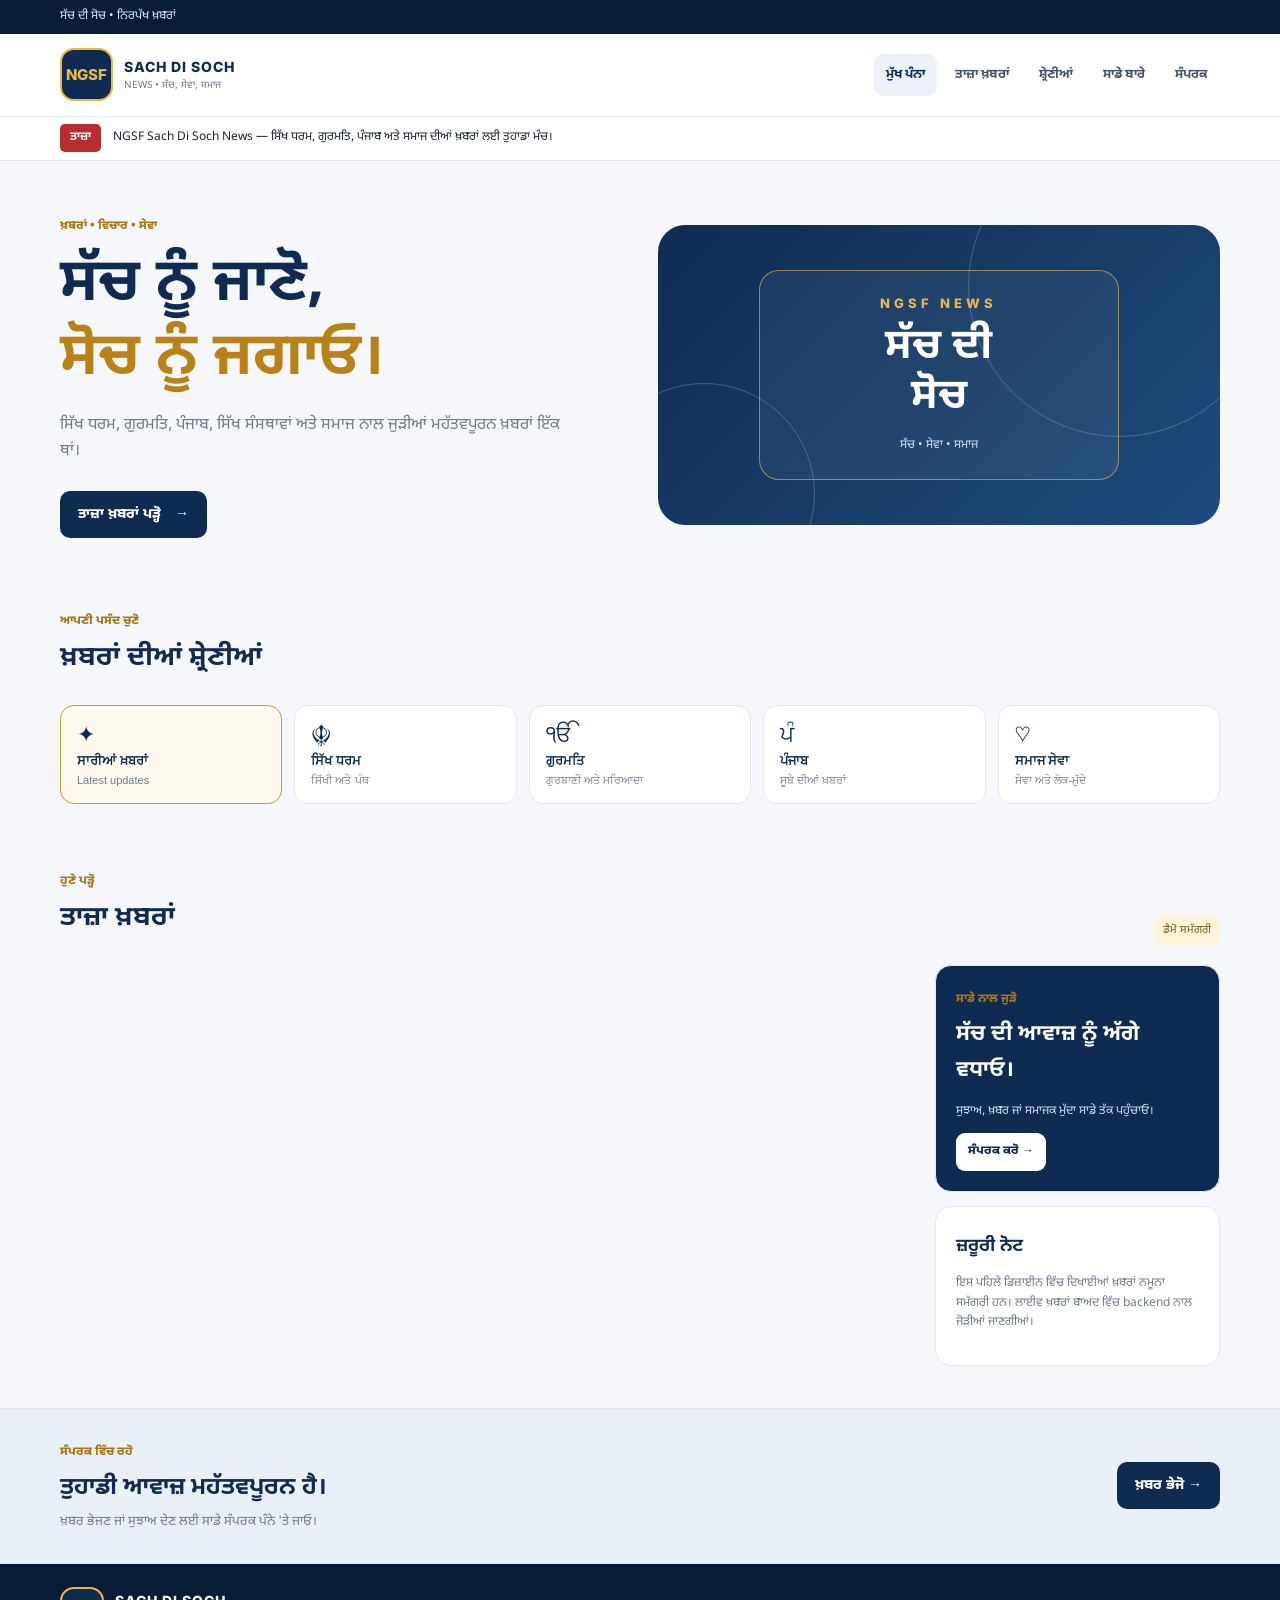
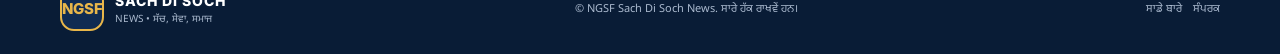
==== index.html @ b6019951 "Add files via upload" ====
<!doctype html><html lang="pa"><head><meta charset="utf-8"><meta name="viewport" content="width=device-width,initial-scale=1"><meta name="theme-color" content="#102b52"><meta name="description" content="NGSF Sach Di Soch News"><title>NGSF Sach Di Soch News</title><link rel="stylesheet" href="style.css"></head><body>
<div class="top"><div class="wrap">ਸੱਚ ਦੀ ਸੋਚ • ਨਿਰਪੱਖ ਖ਼ਬਰਾਂ <span id="today"></span></div></div><header><div class="wrap head"><a class="brand" href="index.html"><b>NGSF</b><span><strong>SACH DI SOCH</strong><small>NEWS • ਸੱਚ, ਸੇਵਾ, ਸਮਾਜ</small></span></a><button id="toggle" aria-label="ਮੀਨੂ">☰</button><nav id="nav"><a class="active" href="index.html">ਮੁੱਖ ਪੰਨਾ</a><a href="#latest">ਤਾਜ਼ਾ ਖ਼ਬਰਾਂ</a><a href="#categories">ਸ਼੍ਰੇਣੀਆਂ</a><a href="about.html">ਸਾਡੇ ਬਾਰੇ</a><a href="contact.html">ਸੰਪਰਕ</a></nav></div></header>
<div class="breaking"><div class="wrap"><b>ਤਾਜ਼ਾ</b><span>NGSF Sach Di Soch News — ਸਿੱਖ ਧਰਮ, ਗੁਰਮਤਿ, ਪੰਜਾਬ ਅਤੇ ਸਮਾਜ ਦੀਆਂ ਖ਼ਬਰਾਂ ਲਈ ਤੁਹਾਡਾ ਮੰਚ।</span></div></div>
<main><section class="hero wrap"><div><label>ਖ਼ਬਰਾਂ • ਵਿਚਾਰ • ਸੇਵਾ</label><h1>ਸੱਚ ਨੂੰ ਜਾਣੋ,<br><em>ਸੋਚ ਨੂੰ ਜਗਾਓ।</em></h1><p>ਸਿੱਖ ਧਰਮ, ਗੁਰਮਤਿ, ਪੰਜਾਬ, ਸਿੱਖ ਸੰਸਥਾਵਾਂ ਅਤੇ ਸਮਾਜ ਨਾਲ ਜੁੜੀਆਂ ਮਹੱਤਵਪੂਰਨ ਖ਼ਬਰਾਂ ਇੱਕ ਥਾਂ।</p><a class="btn" href="#latest">ਤਾਜ਼ਾ ਖ਼ਬਰਾਂ ਪੜ੍ਹੋ　→</a></div><div class="art"><div class="artbox"><small>NGSF NEWS</small><strong>ਸੱਚ ਦੀ<br>ਸੋਚ</strong><span>ਸੱਚ • ਸੇਵਾ • ਸਮਾਜ</span></div></div></section>
<section class="wrap section" id="categories"><div class="section-title"><div><label>ਆਪਣੀ ਪਸੰਦ ਚੁਣੋ</label><h2>ਖ਼ਬਰਾਂ ਦੀਆਂ ਸ਼੍ਰੇਣੀਆਂ</h2></div></div><div class="cats"><button class="cat selected" data-cat="ਸਭ">✦<strong>ਸਾਰੀਆਂ ਖ਼ਬਰਾਂ</strong><small>Latest updates</small></button><button class="cat" data-cat="ਸਿੱਖ ਧਰਮ">☬<strong>ਸਿੱਖ ਧਰਮ</strong><small>ਸਿੱਖੀ ਅਤੇ ਪੰਥ</small></button><button class="cat" data-cat="ਗੁਰਮਤਿ">ੴ<strong>ਗੁਰਮਤਿ</strong><small>ਗੁਰਬਾਣੀ ਅਤੇ ਮਰਿਆਦਾ</small></button><button class="cat" data-cat="ਪੰਜਾਬ">ਪੰ<strong>ਪੰਜਾਬ</strong><small>ਸੂਬੇ ਦੀਆਂ ਖ਼ਬਰਾਂ</small></button><button class="cat" data-cat="ਸਮਾਜ">♡<strong>ਸਮਾਜ ਸੇਵਾ</strong><small>ਸੇਵਾ ਅਤੇ ਲੋਕ-ਮੁੱਦੇ</small></button></div></section>
<section class="wrap section" id="latest"><div class="section-title"><div><label>ਹੁਣੇ ਪੜ੍ਹੋ</label><h2>ਤਾਜ਼ਾ ਖ਼ਬਰਾਂ</h2></div><span class="demo">ਡੈਮੋ ਸਮੱਗਰੀ</span></div><div class="layout"><div id="news" class="news"></div><aside><div class="side dark"><label>ਸਾਡੇ ਨਾਲ ਜੁੜੋ</label><h3>ਸੱਚ ਦੀ ਆਵਾਜ਼ ਨੂੰ ਅੱਗੇ ਵਧਾਓ।</h3><p>ਸੁਝਾਅ, ਖ਼ਬਰ ਜਾਂ ਸਮਾਜਕ ਮੁੱਦਾ ਸਾਡੇ ਤੱਕ ਪਹੁੰਚਾਓ।</p><a class="light" href="contact.html">ਸੰਪਰਕ ਕਰੋ →</a></div><div class="side"><h3>ਜ਼ਰੂਰੀ ਨੋਟ</h3><p>ਇਸ ਪਹਿਲੇ ਡਿਜ਼ਾਈਨ ਵਿੱਚ ਦਿਖਾਈਆਂ ਖ਼ਬਰਾਂ ਨਮੂਨਾ ਸਮੱਗਰੀ ਹਨ। ਲਾਈਵ ਖ਼ਬਰਾਂ ਬਾਅਦ ਵਿੱਚ backend ਨਾਲ ਜੋੜੀਆਂ ਜਾਣਗੀਆਂ।</p></div></aside></div></section>
<section class="cta"><div class="wrap ctain"><div><label>ਸੰਪਰਕ ਵਿੱਚ ਰਹੋ</label><h2>ਤੁਹਾਡੀ ਆਵਾਜ਼ ਮਹੱਤਵਪੂਰਨ ਹੈ।</h2><p>ਖ਼ਬਰ ਭੇਜਣ ਜਾਂ ਸੁਝਾਅ ਦੇਣ ਲਈ ਸਾਡੇ ਸੰਪਰਕ ਪੰਨੇ 'ਤੇ ਜਾਓ।</p></div><a class="btn" href="contact.html">ਖ਼ਬਰ ਭੇਜੋ →</a></div></section></main>
<footer><div class="wrap foot"><a class="brand" href="index.html"><b>NGSF</b><span><strong>SACH DI SOCH</strong><small>NEWS • ਸੱਚ, ਸੇਵਾ, ਸਮਾਜ</small></span></a><p>© <span id="year"></span> NGSF Sach Di Soch News. ਸਾਰੇ ਹੱਕ ਰਾਖਵੇਂ ਹਨ।</p><div><a href="about.html">ਸਾਡੇ ਬਾਰੇ</a>　<a href="contact.html">ਸੰਪਰਕ</a></div></div></footer><script src="app.js"></script></body></html>
---- style.css ----
@import url('https://fonts.googleapis.com/css2?family=Noto+Sans+Gurmukhi:wght@400;500;600;700;800&family=Inter:wght@400;600;700;800&display=swap');
:root{--navy:#102b52;--gold:#e8b64a;--ink:#17243a;--muted:#6e7a8d;--line:#e3e8f0;--paper:#f5f7fb}*{box-sizing:border-box}body{margin:0;background:var(--paper);color:var(--ink);font-family:'Noto Sans Gurmukhi',sans-serif;line-height:1.65}a{text-decoration:none;color:inherit}.wrap{width:min(1160px,calc(100% - 32px));margin:auto}.top{background:#091c36;color:#dce5f3;font-size:12px;padding:7px 0}.top .wrap{display:flex;justify-content:space-between}header{background:white;border-bottom:1px solid var(--line);position:sticky;top:0;z-index:5}.head{display:flex;align-items:center;justify-content:space-between;min-height:82px;gap:20px}.brand{display:flex;align-items:center;gap:11px}.brand b{display:grid;place-items:center;width:53px;height:53px;border:2px solid var(--gold);border-radius:14px;background:var(--navy);color:var(--gold);font:800 15px Inter}.brand span{display:flex;flex-direction:column;line-height:1.3}.brand strong{font:800 14px Inter;letter-spacing:1px;color:var(--navy)}.brand small{font-size:10px;color:var(--muted);margin-top:4px}nav{display:flex;gap:6px}nav a{padding:10px 12px;border-radius:9px;font-size:13px;font-weight:700;color:#46546a}nav a:hover,nav .active{background:#edf2f9;color:var(--navy)}#toggle{display:none;background:var(--navy);color:white;border:0;border-radius:9px;padding:7px 12px;font-size:22px}.breaking{background:#fff;border-bottom:1px solid var(--line)}.breaking .wrap{display:flex;align-items:center;gap:12px;min-height:43px;font-size:12px}.breaking b{background:#b72d32;color:white;padding:4px 10px;border-radius:5px}.hero{display:grid;grid-template-columns:1fr 1fr;align-items:center;gap:35px;padding-top:52px;padding-bottom:48px}.hero label,.section label,.cta label{font-size:12px;color:#a77714;font-weight:800}.hero h1{font-size:clamp(38px,5vw,60px);line-height:1.23;color:var(--navy);margin:10px 0}.hero h1 em{font-style:normal;color:#b98217}.hero p{color:var(--muted);max-width:520px;margin-bottom:25px}.btn{display:inline-block;background:var(--navy);color:white;border-radius:10px;padding:12px 18px;font-size:14px;font-weight:800}.btn:hover{background:#1d4c80}.art{min-height:300px;display:grid;place-items:center;position:relative;overflow:hidden;border-radius:27px;background:linear-gradient(135deg,#102b52,#1e4c7c)}.art:before,.art:after{content:'';position:absolute;width:300px;height:300px;border:1px solid #ffffff35;border-radius:50%;right:-50px;top:-90px}.art:after{width:220px;height:220px;right:auto;top:auto;left:-65px;bottom:-80px}.artbox{z-index:1;width:64%;min-height:210px;border:1px solid #e8b64a99;border-radius:20px;background:#ffffff0d;display:flex;flex-direction:column;align-items:center;justify-content:center;color:white}.artbox small{color:var(--gold);font:800 13px Inter;letter-spacing:4px}.artbox strong{font-size:42px;line-height:1.2;text-align:center;margin:12px}.artbox span{font-size:12px;color:#d7e0ed}.section{padding:22px 0 42px}.section-title{display:flex;align-items:end;justify-content:space-between;margin-bottom:20px}.section-title h2{font-size:27px;color:var(--navy);margin:3px 0}.demo{font-size:11px;color:#795b1c;background:#fff4d9;padding:5px 9px;border-radius:6px}.cats{display:grid;grid-template-columns:repeat(5,1fr);gap:12px}.cat{background:white;border:1px solid var(--line);border-radius:14px;padding:16px;text-align:left;display:flex;flex-direction:column;gap:5px;color:var(--navy);font-size:22px;cursor:pointer}.cat strong{font-size:13px}.cat small{font-size:11px;color:var(--muted)}.cat:hover,.cat.selected{border-color:#c99b37;background:#fffaf0}.layout{display:grid;grid-template-columns:1fr 285px;gap:22px}.news{display:grid;grid-template-columns:repeat(2,minmax(0,1fr));gap:16px;align-content:start}.card{background:white;border:1px solid var(--line);border-radius:16px;overflow:hidden}.thumb{height:145px;display:grid;place-items:center;background:linear-gradient(135deg,#dce7f4,#f7e8bd);color:var(--navy);font-size:34px;font-weight:800}.cardin{padding:16px}.meta{font-size:11px;color:var(--muted);margin-bottom:8px}.tag{background:#edf2f9;border-radius:5px;padding:3px 7px;color:var(--navy);font-weight:700}.card h3{font-size:16px;line-height:1.55;color:var(--navy);margin:8px 0}.card p,.side p{font-size:12px;color:var(--muted)}.read{font-size:12px;font-weight:800;color:#a77714}.layout aside{display:flex;flex-direction:column;gap:14px}.side{background:white;border:1px solid var(--line);border-radius:16px;padding:20px}.side h3{font-size:18px;color:var(--navy);margin:5px 0}.side.dark{background:var(--navy);color:white}.side.dark h3{font-size:22px;color:white}.side.dark p{color:#d3deed}.light{display:inline-block;background:white;color:var(--navy);border-radius:9px;padding:9px 12px;font-size:12px;font-weight:800}.cta{background:#eaf0f8;border-block:1px solid #dce5f1;padding:30px 0}.ctain{display:flex;align-items:center;justify-content:space-between;gap:20px}.cta h2{font-size:24px;color:var(--navy);margin:3px 0}.cta p{font-size:13px;color:var(--muted);margin:0}footer{background:#091c36;color:#d7e1ee;padding:23px 0}.foot{display:flex;align-items:center;justify-content:space-between;gap:18px;flex-wrap:wrap}.foot p,.foot div{font-size:11px;color:#aab9ce}.foot .brand strong{color:white}.foot .brand small{color:#aab9ce}.foot .brand b{width:44px;height:44px}.subhero{background:linear-gradient(120deg,var(--navy),#1e4c7c);color:white;padding:45px 0}.subhero h1{font-size:38px;margin:6px 0}.subhero p{color:#d7e1ee}.panel{max-width:850px;margin:30px auto 45px;background:white;border:1px solid var(--line);border-radius:16px;padding:26px}.panel h2{color:var(--navy)}.panel p,.panel li{color:#526177}.notice{background:#fff5db;border:1px solid #f0dca5;color:#795b1c;padding:12px;border-radius:9px;font-size:13px;margin:15px 0}.field{display:flex;flex-direction:column;gap:6px;margin-bottom:14px}.field label{font-size:13px;font-weight:700}.field input,.field textarea,.field select{font:inherit;border:1px solid #d7dfeb;border-radius:9px;padding:11px;width:100%}.field textarea{min-height:110px}.contact-grid{display:grid;grid-template-columns:1fr 1fr;gap:14px}.empty{grid-column:1/-1;background:white;border:1px dashed #cbd5e3;padding:25px;text-align:center;border-radius:12px;color:var(--muted)}@media(max-width:800px){nav a{font-size:12px;padding:8px}.cats{grid-template-columns:repeat(3,1fr)}.layout{grid-template-columns:1fr}.layout aside{display:grid;grid-template-columns:1fr 1fr}}@media(max-width:620px){.head{min-height:70px}.brand b{width:45px;height:45px}.brand strong{font-size:12px}#toggle{display:block}nav{display:none;position:absolute;top:65px;left:14px;right:14px;background:white;border:1px solid var(--line);border-radius:12px;padding:10px;box-shadow:0 15px 30px #102b5220;flex-direction:column}nav.open{display:flex}nav a{font-size:14px;padding:11px}.hero{grid-template-columns:1fr;padding-top:30px;gap:24px}.hero h1{font-size:40px}.art{min-height:235px}.artbox{min-height:170px}.artbox strong{font-size:34px}.cats{grid-template-columns:repeat(2,1fr);gap:9px}.cat{padding:12px}.news{grid-template-columns:1fr}.layout aside{grid-template-columns:1fr}.ctain{align-items:flex-start;flex-direction:column}.contact-grid{grid-template-columns:1fr}.panel{padding:19px}.foot{flex-direction:column;align-items:flex-start}.demo{display:none}}
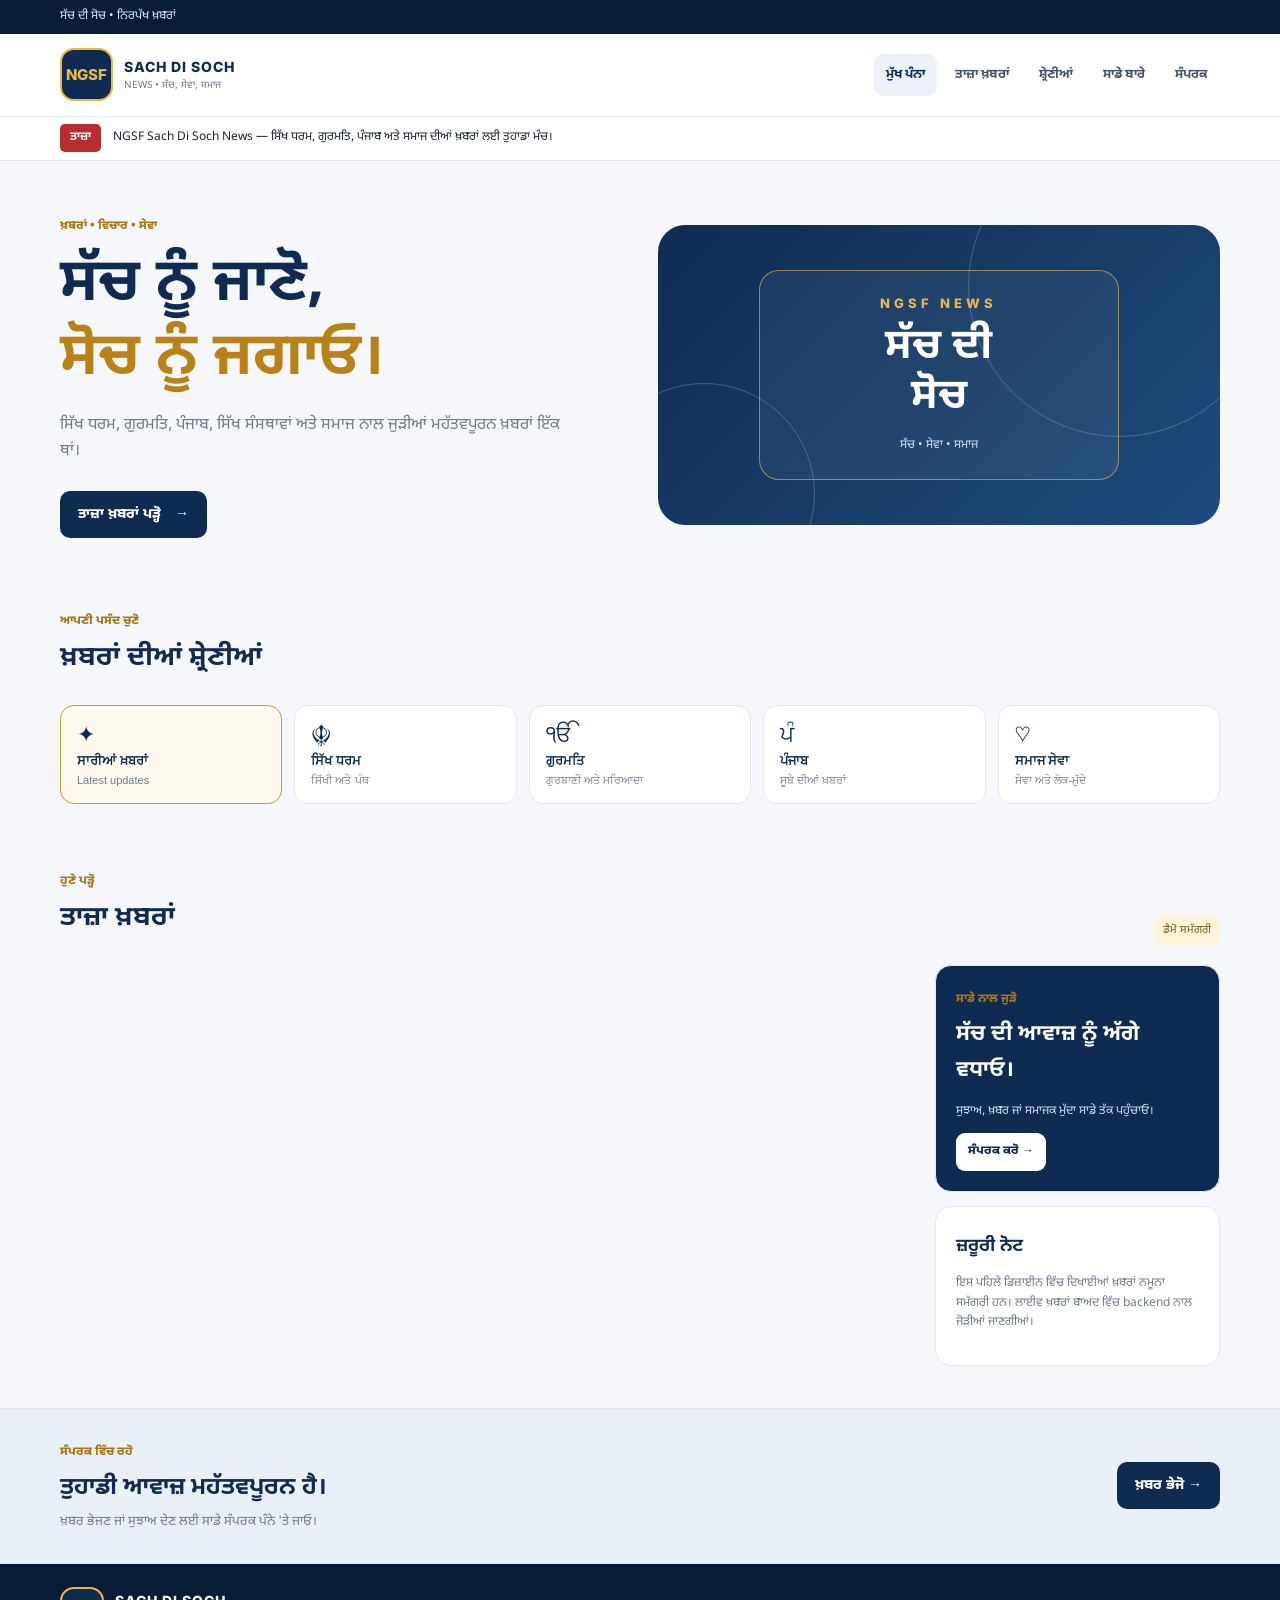
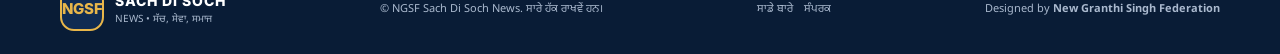
==== commit 940ddb2b: "Add Designed by New Granthi Singh Federation footer" ====
--- a/index.html
+++ b/index.html
@@ -5,4 +5,4 @@
 <section class="wrap section" id="categories"><div class="section-title"><div><label>ਆਪਣੀ ਪਸੰਦ ਚੁਣੋ</label><h2>ਖ਼ਬਰਾਂ ਦੀਆਂ ਸ਼੍ਰੇਣੀਆਂ</h2></div></div><div class="cats"><button class="cat selected" data-cat="ਸਭ">✦<strong>ਸਾਰੀਆਂ ਖ਼ਬਰਾਂ</strong><small>Latest updates</small></button><button class="cat" data-cat="ਸਿੱਖ ਧਰਮ">☬<strong>ਸਿੱਖ ਧਰਮ</strong><small>ਸਿੱਖੀ ਅਤੇ ਪੰਥ</small></button><button class="cat" data-cat="ਗੁਰਮਤਿ">ੴ<strong>ਗੁਰਮਤਿ</strong><small>ਗੁਰਬਾਣੀ ਅਤੇ ਮਰਿਆਦਾ</small></button><button class="cat" data-cat="ਪੰਜਾਬ">ਪੰ<strong>ਪੰਜਾਬ</strong><small>ਸੂਬੇ ਦੀਆਂ ਖ਼ਬਰਾਂ</small></button><button class="cat" data-cat="ਸਮਾਜ">♡<strong>ਸਮਾਜ ਸੇਵਾ</strong><small>ਸੇਵਾ ਅਤੇ ਲੋਕ-ਮੁੱਦੇ</small></button></div></section>
 <section class="wrap section" id="latest"><div class="section-title"><div><label>ਹੁਣੇ ਪੜ੍ਹੋ</label><h2>ਤਾਜ਼ਾ ਖ਼ਬਰਾਂ</h2></div><span class="demo">ਡੈਮੋ ਸਮੱਗਰੀ</span></div><div class="layout"><div id="news" class="news"></div><aside><div class="side dark"><label>ਸਾਡੇ ਨਾਲ ਜੁੜੋ</label><h3>ਸੱਚ ਦੀ ਆਵਾਜ਼ ਨੂੰ ਅੱਗੇ ਵਧਾਓ।</h3><p>ਸੁਝਾਅ, ਖ਼ਬਰ ਜਾਂ ਸਮਾਜਕ ਮੁੱਦਾ ਸਾਡੇ ਤੱਕ ਪਹੁੰਚਾਓ।</p><a class="light" href="contact.html">ਸੰਪਰਕ ਕਰੋ →</a></div><div class="side"><h3>ਜ਼ਰੂਰੀ ਨੋਟ</h3><p>ਇਸ ਪਹਿਲੇ ਡਿਜ਼ਾਈਨ ਵਿੱਚ ਦਿਖਾਈਆਂ ਖ਼ਬਰਾਂ ਨਮੂਨਾ ਸਮੱਗਰੀ ਹਨ। ਲਾਈਵ ਖ਼ਬਰਾਂ ਬਾਅਦ ਵਿੱਚ backend ਨਾਲ ਜੋੜੀਆਂ ਜਾਣਗੀਆਂ।</p></div></aside></div></section>
 <section class="cta"><div class="wrap ctain"><div><label>ਸੰਪਰਕ ਵਿੱਚ ਰਹੋ</label><h2>ਤੁਹਾਡੀ ਆਵਾਜ਼ ਮਹੱਤਵਪੂਰਨ ਹੈ।</h2><p>ਖ਼ਬਰ ਭੇਜਣ ਜਾਂ ਸੁਝਾਅ ਦੇਣ ਲਈ ਸਾਡੇ ਸੰਪਰਕ ਪੰਨੇ 'ਤੇ ਜਾਓ।</p></div><a class="btn" href="contact.html">ਖ਼ਬਰ ਭੇਜੋ →</a></div></section></main>
-<footer><div class="wrap foot"><a class="brand" href="index.html"><b>NGSF</b><span><strong>SACH DI SOCH</strong><small>NEWS • ਸੱਚ, ਸੇਵਾ, ਸਮਾਜ</small></span></a><p>© <span id="year"></span> NGSF Sach Di Soch News. ਸਾਰੇ ਹੱਕ ਰਾਖਵੇਂ ਹਨ।</p><div><a href="about.html">ਸਾਡੇ ਬਾਰੇ</a>　<a href="contact.html">ਸੰਪਰਕ</a></div></div></footer><script src="app.js"></script></body></html>+<footer><div class="wrap foot"><a class="brand" href="index.html"><b>NGSF</b><span><strong>SACH DI SOCH</strong><small>NEWS • ਸੱਚ, ਸੇਵਾ, ਸਮਾਜ</small></span></a><p>© <span id="year"></span> NGSF Sach Di Soch News. ਸਾਰੇ ਹੱਕ ਰਾਖਵੇਂ ਹਨ।</p><div><a href="about.html">ਸਾਡੇ ਬਾਰੇ</a>　<a href="contact.html">ਸੰਪਰਕ</a></div><div class="credit">Designed by <strong>New Granthi Singh Federation</strong></div></div></footer><script src="app.js"></script></body></html>
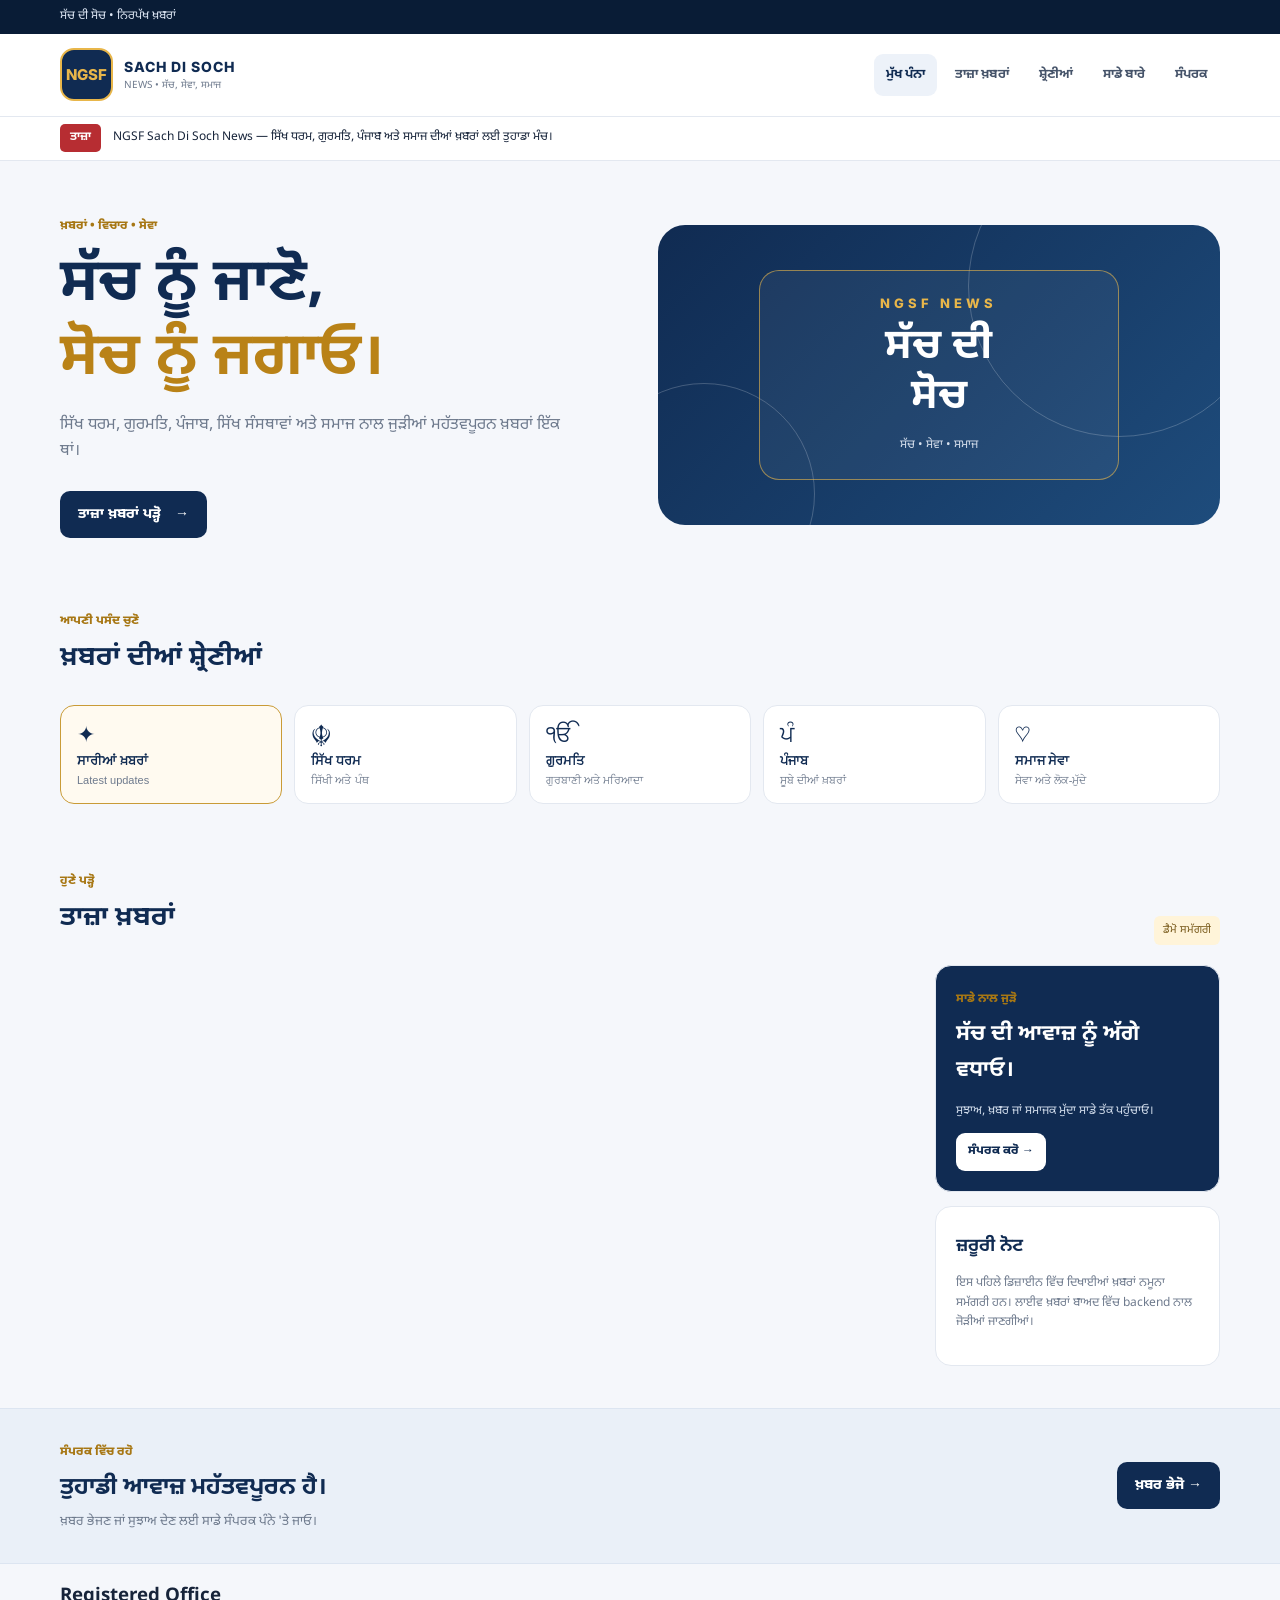
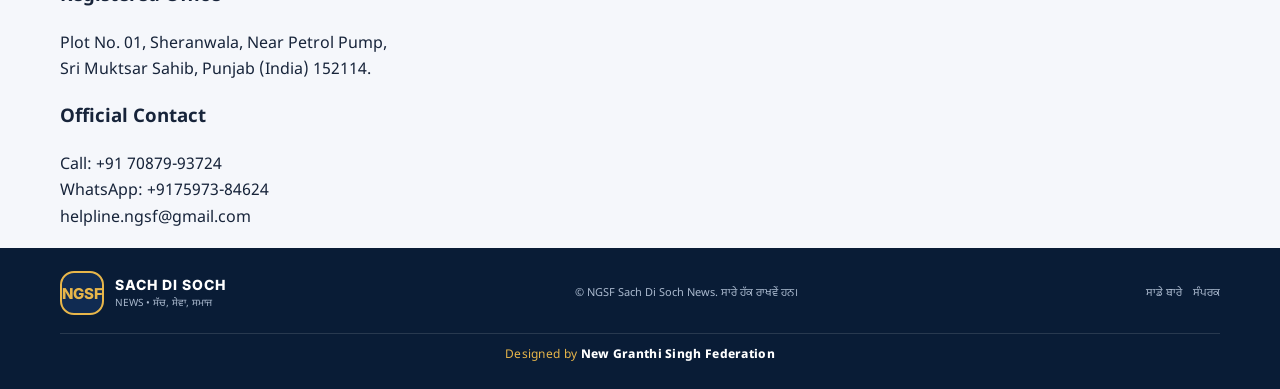
==== commit c554c921: "Add registered office and official contact details to footer" ====
--- a/index.html
+++ b/index.html
@@ -5,4 +5,4 @@
 <section class="wrap section" id="categories"><div class="section-title"><div><label>ਆਪਣੀ ਪਸੰਦ ਚੁਣੋ</label><h2>ਖ਼ਬਰਾਂ ਦੀਆਂ ਸ਼੍ਰੇਣੀਆਂ</h2></div></div><div class="cats"><button class="cat selected" data-cat="ਸਭ">✦<strong>ਸਾਰੀਆਂ ਖ਼ਬਰਾਂ</strong><small>Latest updates</small></button><button class="cat" data-cat="ਸਿੱਖ ਧਰਮ">☬<strong>ਸਿੱਖ ਧਰਮ</strong><small>ਸਿੱਖੀ ਅਤੇ ਪੰਥ</small></button><button class="cat" data-cat="ਗੁਰਮਤਿ">ੴ<strong>ਗੁਰਮਤਿ</strong><small>ਗੁਰਬਾਣੀ ਅਤੇ ਮਰਿਆਦਾ</small></button><button class="cat" data-cat="ਪੰਜਾਬ">ਪੰ<strong>ਪੰਜਾਬ</strong><small>ਸੂਬੇ ਦੀਆਂ ਖ਼ਬਰਾਂ</small></button><button class="cat" data-cat="ਸਮਾਜ">♡<strong>ਸਮਾਜ ਸੇਵਾ</strong><small>ਸੇਵਾ ਅਤੇ ਲੋਕ-ਮੁੱਦੇ</small></button></div></section>
 <section class="wrap section" id="latest"><div class="section-title"><div><label>ਹੁਣੇ ਪੜ੍ਹੋ</label><h2>ਤਾਜ਼ਾ ਖ਼ਬਰਾਂ</h2></div><span class="demo">ਡੈਮੋ ਸਮੱਗਰੀ</span></div><div class="layout"><div id="news" class="news"></div><aside><div class="side dark"><label>ਸਾਡੇ ਨਾਲ ਜੁੜੋ</label><h3>ਸੱਚ ਦੀ ਆਵਾਜ਼ ਨੂੰ ਅੱਗੇ ਵਧਾਓ।</h3><p>ਸੁਝਾਅ, ਖ਼ਬਰ ਜਾਂ ਸਮਾਜਕ ਮੁੱਦਾ ਸਾਡੇ ਤੱਕ ਪਹੁੰਚਾਓ।</p><a class="light" href="contact.html">ਸੰਪਰਕ ਕਰੋ →</a></div><div class="side"><h3>ਜ਼ਰੂਰੀ ਨੋਟ</h3><p>ਇਸ ਪਹਿਲੇ ਡਿਜ਼ਾਈਨ ਵਿੱਚ ਦਿਖਾਈਆਂ ਖ਼ਬਰਾਂ ਨਮੂਨਾ ਸਮੱਗਰੀ ਹਨ। ਲਾਈਵ ਖ਼ਬਰਾਂ ਬਾਅਦ ਵਿੱਚ backend ਨਾਲ ਜੋੜੀਆਂ ਜਾਣਗੀਆਂ।</p></div></aside></div></section>
 <section class="cta"><div class="wrap ctain"><div><label>ਸੰਪਰਕ ਵਿੱਚ ਰਹੋ</label><h2>ਤੁਹਾਡੀ ਆਵਾਜ਼ ਮਹੱਤਵਪੂਰਨ ਹੈ।</h2><p>ਖ਼ਬਰ ਭੇਜਣ ਜਾਂ ਸੁਝਾਅ ਦੇਣ ਲਈ ਸਾਡੇ ਸੰਪਰਕ ਪੰਨੇ 'ਤੇ ਜਾਓ।</p></div><a class="btn" href="contact.html">ਖ਼ਬਰ ਭੇਜੋ →</a></div></section></main>
-<footer><div class="wrap foot"><a class="brand" href="index.html"><b>NGSF</b><span><strong>SACH DI SOCH</strong><small>NEWS • ਸੱਚ, ਸੇਵਾ, ਸਮਾਜ</small></span></a><p>© <span id="year"></span> NGSF Sach Di Soch News. ਸਾਰੇ ਹੱਕ ਰਾਖਵੇਂ ਹਨ।</p><div><a href="about.html">ਸਾਡੇ ਬਾਰੇ</a>　<a href="contact.html">ਸੰਪਰਕ</a></div><div class="credit">Designed by <strong>New Granthi Singh Federation</strong></div></div></footer><script src="app.js"></script></body></html>+<section class="office"><div class="wrap office-grid"><div><h3>Registered Office</h3><p>Plot No. 01, Sheranwala, Near Petrol Pump,<br>Sri Muktsar Sahib, Punjab (India) 152114.</p></div><div><h3>Official Contact</h3><p>Call: <a href="tel:+917087993724">+91 70879-93724</a><br>WhatsApp: <a href="https://wa.me/917597384624">+9175973-84624</a><br><a href="mailto:helpline.ngsf@gmail.com">helpline.ngsf@gmail.com</a></p></div></div></section><footer><div class="wrap foot"><a class="brand" href="index.html"><b>NGSF</b><span><strong>SACH DI SOCH</strong><small>NEWS • ਸੱਚ, ਸੇਵਾ, ਸਮਾਜ</small></span></a><p>© <span id="year"></span> NGSF Sach Di Soch News. ਸਾਰੇ ਹੱਕ ਰਾਖਵੇਂ ਹਨ।</p><div><a href="about.html">ਸਾਡੇ ਬਾਰੇ</a>　<a href="contact.html">ਸੰਪਰਕ</a></div><div class="credit">Designed by <strong>New Granthi Singh Federation</strong></div></div></footer><script src="app.js"></script></body></html>
--- a/style.css
+++ b/style.css
@@ -1,2 +1,2 @@
 @import url('https://fonts.googleapis.com/css2?family=Noto+Sans+Gurmukhi:wght@400;500;600;700;800&family=Inter:wght@400;600;700;800&display=swap');
-:root{--navy:#102b52;--gold:#e8b64a;--ink:#17243a;--muted:#6e7a8d;--line:#e3e8f0;--paper:#f5f7fb}*{box-sizing:border-box}body{margin:0;background:var(--paper);color:var(--ink);font-family:'Noto Sans Gurmukhi',sans-serif;line-height:1.65}a{text-decoration:none;color:inherit}.wrap{width:min(1160px,calc(100% - 32px));margin:auto}.top{background:#091c36;color:#dce5f3;font-size:12px;padding:7px 0}.top .wrap{display:flex;justify-content:space-between}header{background:white;border-bottom:1px solid var(--line);position:sticky;top:0;z-index:5}.head{display:flex;align-items:center;justify-content:space-between;min-height:82px;gap:20px}.brand{display:flex;align-items:center;gap:11px}.brand b{display:grid;place-items:center;width:53px;height:53px;border:2px solid var(--gold);border-radius:14px;background:var(--navy);color:var(--gold);font:800 15px Inter}.brand span{display:flex;flex-direction:column;line-height:1.3}.brand strong{font:800 14px Inter;letter-spacing:1px;color:var(--navy)}.brand small{font-size:10px;color:var(--muted);margin-top:4px}nav{display:flex;gap:6px}nav a{padding:10px 12px;border-radius:9px;font-size:13px;font-weight:700;color:#46546a}nav a:hover,nav .active{background:#edf2f9;color:var(--navy)}#toggle{display:none;background:var(--navy);color:white;border:0;border-radius:9px;padding:7px 12px;font-size:22px}.breaking{background:#fff;border-bottom:1px solid var(--line)}.breaking .wrap{display:flex;align-items:center;gap:12px;min-height:43px;font-size:12px}.breaking b{background:#b72d32;color:white;padding:4px 10px;border-radius:5px}.hero{display:grid;grid-template-columns:1fr 1fr;align-items:center;gap:35px;padding-top:52px;padding-bottom:48px}.hero label,.section label,.cta label{font-size:12px;color:#a77714;font-weight:800}.hero h1{font-size:clamp(38px,5vw,60px);line-height:1.23;color:var(--navy);margin:10px 0}.hero h1 em{font-style:normal;color:#b98217}.hero p{color:var(--muted);max-width:520px;margin-bottom:25px}.btn{display:inline-block;background:var(--navy);color:white;border-radius:10px;padding:12px 18px;font-size:14px;font-weight:800}.btn:hover{background:#1d4c80}.art{min-height:300px;display:grid;place-items:center;position:relative;overflow:hidden;border-radius:27px;background:linear-gradient(135deg,#102b52,#1e4c7c)}.art:before,.art:after{content:'';position:absolute;width:300px;height:300px;border:1px solid #ffffff35;border-radius:50%;right:-50px;top:-90px}.art:after{width:220px;height:220px;right:auto;top:auto;left:-65px;bottom:-80px}.artbox{z-index:1;width:64%;min-height:210px;border:1px solid #e8b64a99;border-radius:20px;background:#ffffff0d;display:flex;flex-direction:column;align-items:center;justify-content:center;color:white}.artbox small{color:var(--gold);font:800 13px Inter;letter-spacing:4px}.artbox strong{font-size:42px;line-height:1.2;text-align:center;margin:12px}.artbox span{font-size:12px;color:#d7e0ed}.section{padding:22px 0 42px}.section-title{display:flex;align-items:end;justify-content:space-between;margin-bottom:20px}.section-title h2{font-size:27px;color:var(--navy);margin:3px 0}.demo{font-size:11px;color:#795b1c;background:#fff4d9;padding:5px 9px;border-radius:6px}.cats{display:grid;grid-template-columns:repeat(5,1fr);gap:12px}.cat{background:white;border:1px solid var(--line);border-radius:14px;padding:16px;text-align:left;display:flex;flex-direction:column;gap:5px;color:var(--navy);font-size:22px;cursor:pointer}.cat strong{font-size:13px}.cat small{font-size:11px;color:var(--muted)}.cat:hover,.cat.selected{border-color:#c99b37;background:#fffaf0}.layout{display:grid;grid-template-columns:1fr 285px;gap:22px}.news{display:grid;grid-template-columns:repeat(2,minmax(0,1fr));gap:16px;align-content:start}.card{background:white;border:1px solid var(--line);border-radius:16px;overflow:hidden}.thumb{height:145px;display:grid;place-items:center;background:linear-gradient(135deg,#dce7f4,#f7e8bd);color:var(--navy);font-size:34px;font-weight:800}.cardin{padding:16px}.meta{font-size:11px;color:var(--muted);margin-bottom:8px}.tag{background:#edf2f9;border-radius:5px;padding:3px 7px;color:var(--navy);font-weight:700}.card h3{font-size:16px;line-height:1.55;color:var(--navy);margin:8px 0}.card p,.side p{font-size:12px;color:var(--muted)}.read{font-size:12px;font-weight:800;color:#a77714}.layout aside{display:flex;flex-direction:column;gap:14px}.side{background:white;border:1px solid var(--line);border-radius:16px;padding:20px}.side h3{font-size:18px;color:var(--navy);margin:5px 0}.side.dark{background:var(--navy);color:white}.side.dark h3{font-size:22px;color:white}.side.dark p{color:#d3deed}.light{display:inline-block;background:white;color:var(--navy);border-radius:9px;padding:9px 12px;font-size:12px;font-weight:800}.cta{background:#eaf0f8;border-block:1px solid #dce5f1;padding:30px 0}.ctain{display:flex;align-items:center;justify-content:space-between;gap:20px}.cta h2{font-size:24px;color:var(--navy);margin:3px 0}.cta p{font-size:13px;color:var(--muted);margin:0}footer{background:#091c36;color:#d7e1ee;padding:23px 0}.foot{display:flex;align-items:center;justify-content:space-between;gap:18px;flex-wrap:wrap}.foot p,.foot div{font-size:11px;color:#aab9ce}.foot .brand strong{color:white}.foot .brand small{color:#aab9ce}.foot .brand b{width:44px;height:44px}.subhero{background:linear-gradient(120deg,var(--navy),#1e4c7c);color:white;padding:45px 0}.subhero h1{font-size:38px;margin:6px 0}.subhero p{color:#d7e1ee}.panel{max-width:850px;margin:30px auto 45px;background:white;border:1px solid var(--line);border-radius:16px;padding:26px}.panel h2{color:var(--navy)}.panel p,.panel li{color:#526177}.notice{background:#fff5db;border:1px solid #f0dca5;color:#795b1c;padding:12px;border-radius:9px;font-size:13px;margin:15px 0}.field{display:flex;flex-direction:column;gap:6px;margin-bottom:14px}.field label{font-size:13px;font-weight:700}.field input,.field textarea,.field select{font:inherit;border:1px solid #d7dfeb;border-radius:9px;padding:11px;width:100%}.field textarea{min-height:110px}.contact-grid{display:grid;grid-template-columns:1fr 1fr;gap:14px}.empty{grid-column:1/-1;background:white;border:1px dashed #cbd5e3;padding:25px;text-align:center;border-radius:12px;color:var(--muted)}@media(max-width:800px){nav a{font-size:12px;padding:8px}.cats{grid-template-columns:repeat(3,1fr)}.layout{grid-template-columns:1fr}.layout aside{display:grid;grid-template-columns:1fr 1fr}}@media(max-width:620px){.head{min-height:70px}.brand b{width:45px;height:45px}.brand strong{font-size:12px}#toggle{display:block}nav{display:none;position:absolute;top:65px;left:14px;right:14px;background:white;border:1px solid var(--line);border-radius:12px;padding:10px;box-shadow:0 15px 30px #102b5220;flex-direction:column}nav.open{display:flex}nav a{font-size:14px;padding:11px}.hero{grid-template-columns:1fr;padding-top:30px;gap:24px}.hero h1{font-size:40px}.art{min-height:235px}.artbox{min-height:170px}.artbox strong{font-size:34px}.cats{grid-template-columns:repeat(2,1fr);gap:9px}.cat{padding:12px}.news{grid-template-columns:1fr}.layout aside{grid-template-columns:1fr}.ctain{align-items:flex-start;flex-direction:column}.contact-grid{grid-template-columns:1fr}.panel{padding:19px}.foot{flex-direction:column;align-items:flex-start}.demo{display:none}}
+:root{--navy:#102b52;--gold:#e8b64a;--ink:#17243a;--muted:#6e7a8d;--line:#e3e8f0;--paper:#f5f7fb}*{box-sizing:border-box}body{margin:0;background:var(--paper);color:var(--ink);font-family:'Noto Sans Gurmukhi',sans-serif;line-height:1.65}a{text-decoration:none;color:inherit}.wrap{width:min(1160px,calc(100% - 32px));margin:auto}.top{background:#091c36;color:#dce5f3;font-size:12px;padding:7px 0}.top .wrap{display:flex;justify-content:space-between}header{background:white;border-bottom:1px solid var(--line);position:sticky;top:0;z-index:5}.head{display:flex;align-items:center;justify-content:space-between;min-height:82px;gap:20px}.brand{display:flex;align-items:center;gap:11px}.brand b{display:grid;place-items:center;width:53px;height:53px;border:2px solid var(--gold);border-radius:14px;background:var(--navy);color:var(--gold);font:800 15px Inter}.brand span{display:flex;flex-direction:column;line-height:1.3}.brand strong{font:800 14px Inter;letter-spacing:1px;color:var(--navy)}.brand small{font-size:10px;color:var(--muted);margin-top:4px}nav{display:flex;gap:6px}nav a{padding:10px 12px;border-radius:9px;font-size:13px;font-weight:700;color:#46546a}nav a:hover,nav .active{background:#edf2f9;color:var(--navy)}#toggle{display:none;background:var(--navy);color:white;border:0;border-radius:9px;padding:7px 12px;font-size:22px}.breaking{background:#fff;border-bottom:1px solid var(--line)}.breaking .wrap{display:flex;align-items:center;gap:12px;min-height:43px;font-size:12px}.breaking b{background:#b72d32;color:white;padding:4px 10px;border-radius:5px}.hero{display:grid;grid-template-columns:1fr 1fr;align-items:center;gap:35px;padding-top:52px;padding-bottom:48px}.hero label,.section label,.cta label{font-size:12px;color:#a77714;font-weight:800}.hero h1{font-size:clamp(38px,5vw,60px);line-height:1.23;color:var(--navy);margin:10px 0}.hero h1 em{font-style:normal;color:#b98217}.hero p{color:var(--muted);max-width:520px;margin-bottom:25px}.btn{display:inline-block;background:var(--navy);color:white;border-radius:10px;padding:12px 18px;font-size:14px;font-weight:800}.btn:hover{background:#1d4c80}.art{min-height:300px;display:grid;place-items:center;position:relative;overflow:hidden;border-radius:27px;background:linear-gradient(135deg,#102b52,#1e4c7c)}.art:before,.art:after{content:'';position:absolute;width:300px;height:300px;border:1px solid #ffffff35;border-radius:50%;right:-50px;top:-90px}.art:after{width:220px;height:220px;right:auto;top:auto;left:-65px;bottom:-80px}.artbox{z-index:1;width:64%;min-height:210px;border:1px solid #e8b64a99;border-radius:20px;background:#ffffff0d;display:flex;flex-direction:column;align-items:center;justify-content:center;color:white}.artbox small{color:var(--gold);font:800 13px Inter;letter-spacing:4px}.artbox strong{font-size:42px;line-height:1.2;text-align:center;margin:12px}.artbox span{font-size:12px;color:#d7e0ed}.section{padding:22px 0 42px}.section-title{display:flex;align-items:end;justify-content:space-between;margin-bottom:20px}.section-title h2{font-size:27px;color:var(--navy);margin:3px 0}.demo{font-size:11px;color:#795b1c;background:#fff4d9;padding:5px 9px;border-radius:6px}.cats{display:grid;grid-template-columns:repeat(5,1fr);gap:12px}.cat{background:white;border:1px solid var(--line);border-radius:14px;padding:16px;text-align:left;display:flex;flex-direction:column;gap:5px;color:var(--navy);font-size:22px;cursor:pointer}.cat strong{font-size:13px}.cat small{font-size:11px;color:var(--muted)}.cat:hover,.cat.selected{border-color:#c99b37;background:#fffaf0}.layout{display:grid;grid-template-columns:1fr 285px;gap:22px}.news{display:grid;grid-template-columns:repeat(2,minmax(0,1fr));gap:16px;align-content:start}.card{background:white;border:1px solid var(--line);border-radius:16px;overflow:hidden}.thumb{height:145px;display:grid;place-items:center;background:linear-gradient(135deg,#dce7f4,#f7e8bd);color:var(--navy);font-size:34px;font-weight:800}.cardin{padding:16px}.meta{font-size:11px;color:var(--muted);margin-bottom:8px}.tag{background:#edf2f9;border-radius:5px;padding:3px 7px;color:var(--navy);font-weight:700}.card h3{font-size:16px;line-height:1.55;color:var(--navy);margin:8px 0}.card p,.side p{font-size:12px;color:var(--muted)}.read{font-size:12px;font-weight:800;color:#a77714}.layout aside{display:flex;flex-direction:column;gap:14px}.side{background:white;border:1px solid var(--line);border-radius:16px;padding:20px}.side h3{font-size:18px;color:var(--navy);margin:5px 0}.side.dark{background:var(--navy);color:white}.side.dark h3{font-size:22px;color:white}.side.dark p{color:#d3deed}.light{display:inline-block;background:white;color:var(--navy);border-radius:9px;padding:9px 12px;font-size:12px;font-weight:800}.cta{background:#eaf0f8;border-block:1px solid #dce5f1;padding:30px 0}.ctain{display:flex;align-items:center;justify-content:space-between;gap:20px}.cta h2{font-size:24px;color:var(--navy);margin:3px 0}.cta p{font-size:13px;color:var(--muted);margin:0}footer{background:#091c36;color:#d7e1ee;padding:23px 0}.foot{display:flex;align-items:center;justify-content:space-between;gap:18px;flex-wrap:wrap}.foot p,.foot div{font-size:11px;color:#aab9ce}.foot .brand strong{color:white}.foot .brand small{color:#aab9ce}.foot .brand b{width:44px;height:44px}.credit{flex-basis:100%;text-align:center;border-top:1px solid #ffffff20;padding-top:12px;color:#e8b64a!important;font-size:12px!important;letter-spacing:.3px}.credit strong{color:#fff;font-weight:800}.subhero{background:linear-gradient(120deg,var(--navy),#1e4c7c);color:white;padding:45px 0}.subhero h1{font-size:38px;margin:6px 0}.subhero p{color:#d7e1ee}.panel{max-width:850px;margin:30px auto 45px;background:white;border:1px solid var(--line);border-radius:16px;padding:26px}.panel h2{color:var(--navy)}.panel p,.panel li{color:#526177}.notice{background:#fff5db;border:1px solid #f0dca5;color:#795b1c;padding:12px;border-radius:9px;font-size:13px;margin:15px 0}.field{display:flex;flex-direction:column;gap:6px;margin-bottom:14px}.field label{font-size:13px;font-weight:700}.field input,.field textarea,.field select{font:inherit;border:1px solid #d7dfeb;border-radius:9px;padding:11px;width:100%}.field textarea{min-height:110px}.contact-grid{display:grid;grid-template-columns:1fr 1fr;gap:14px}.empty{grid-column:1/-1;background:white;border:1px dashed #cbd5e3;padding:25px;text-align:center;border-radius:12px;color:var(--muted)}@media(max-width:800px){nav a{font-size:12px;padding:8px}.cats{grid-template-columns:repeat(3,1fr)}.layout{grid-template-columns:1fr}.layout aside{display:grid;grid-template-columns:1fr 1fr}}@media(max-width:620px){.head{min-height:70px}.brand b{width:45px;height:45px}.brand strong{font-size:12px}#toggle{display:block}nav{display:none;position:absolute;top:65px;left:14px;right:14px;background:white;border:1px solid var(--line);border-radius:12px;padding:10px;box-shadow:0 15px 30px #102b5220;flex-direction:column}nav.open{display:flex}nav a{font-size:14px;padding:11px}.hero{grid-template-columns:1fr;padding-top:30px;gap:24px}.hero h1{font-size:40px}.art{min-height:235px}.artbox{min-height:170px}.artbox strong{font-size:34px}.cats{grid-template-columns:repeat(2,1fr);gap:9px}.cat{padding:12px}.news{grid-template-columns:1fr}.layout aside{grid-template-columns:1fr}.ctain{align-items:flex-start;flex-direction:column}.contact-grid{grid-template-columns:1fr}.panel{padding:19px}.foot{flex-direction:column;align-items:flex-start}.credit{text-align:left}.demo{display:none}}
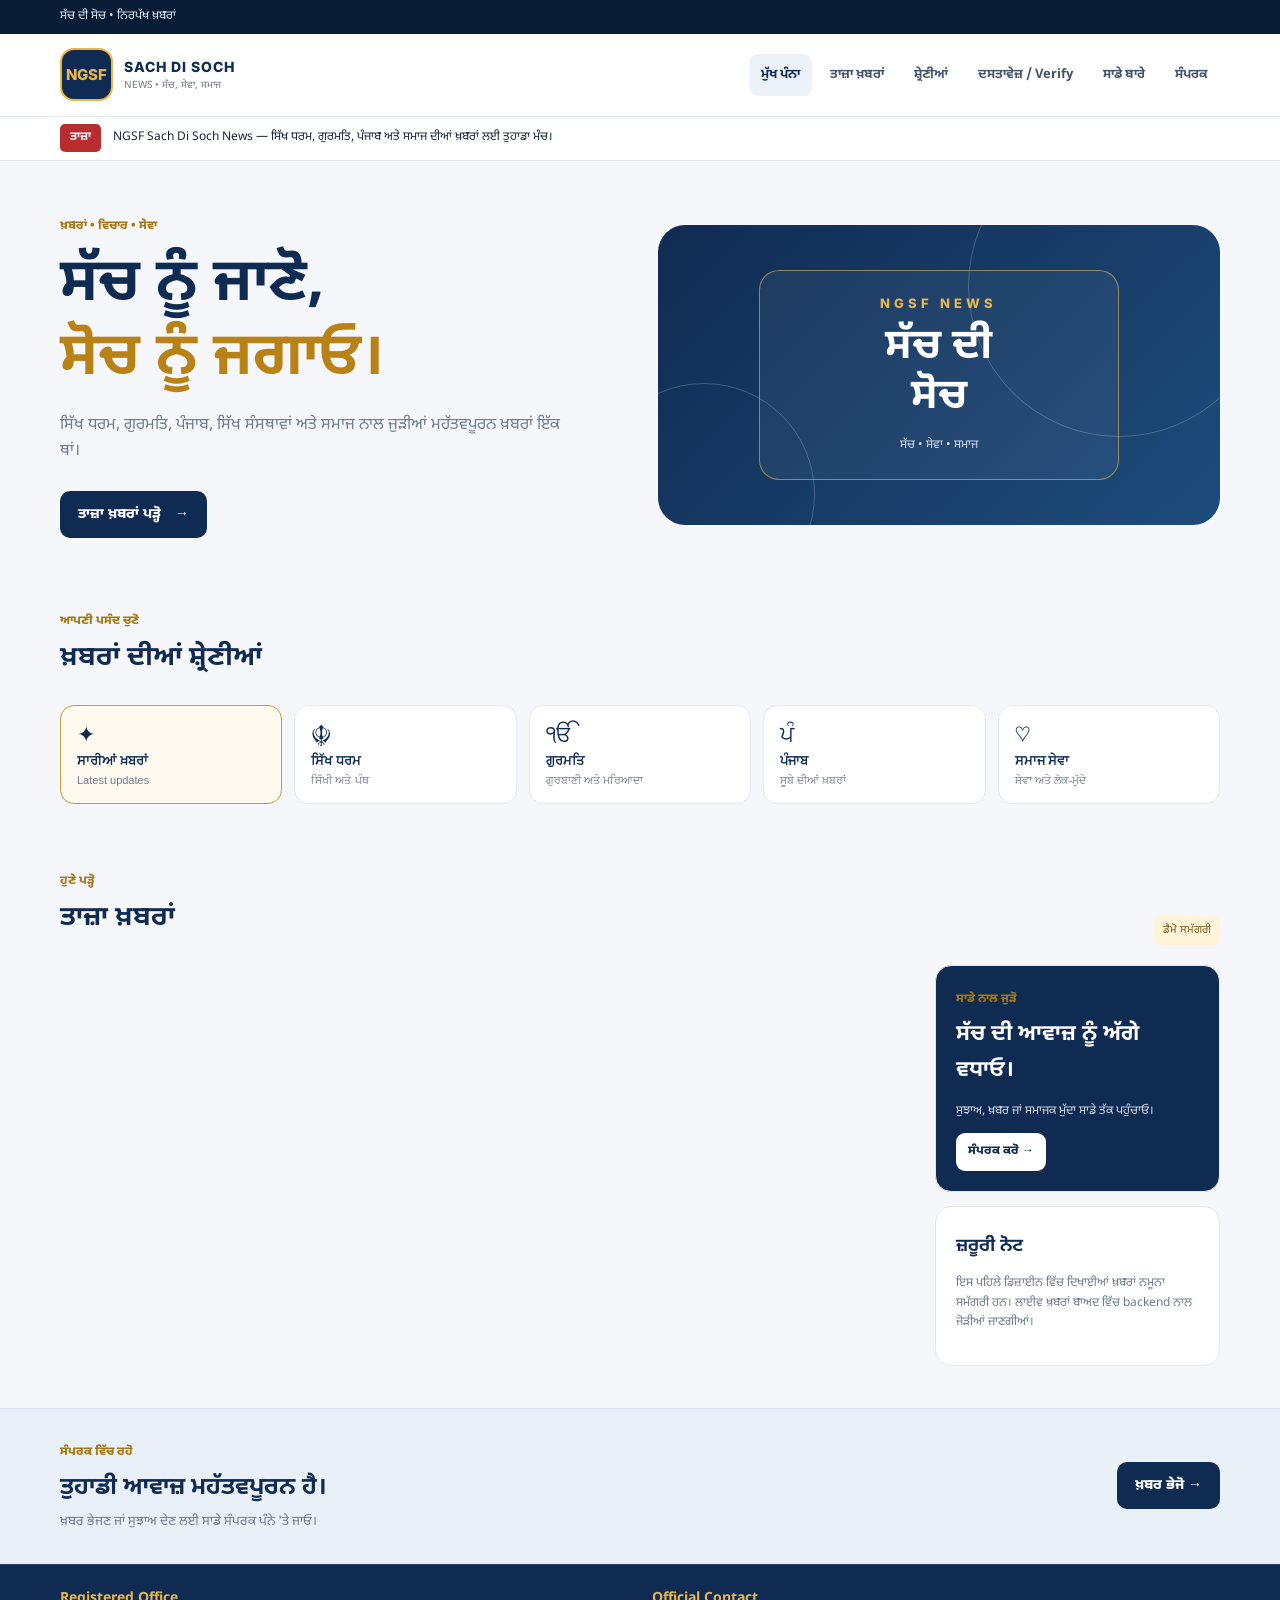
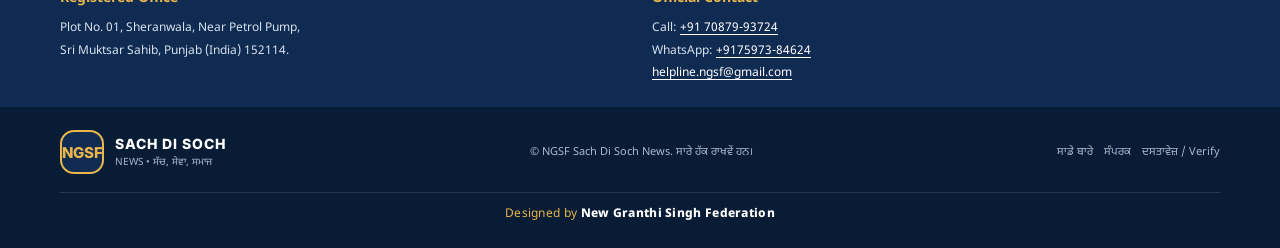
==== commit 6367fc50: "Add document verification link to news navigation" ====
--- a/index.html
+++ b/index.html
@@ -1,8 +1,8 @@
 <!doctype html><html lang="pa"><head><meta charset="utf-8"><meta name="viewport" content="width=device-width,initial-scale=1"><meta name="theme-color" content="#102b52"><meta name="description" content="NGSF Sach Di Soch News"><title>NGSF Sach Di Soch News</title><link rel="stylesheet" href="style.css"></head><body>
-<div class="top"><div class="wrap">ਸੱਚ ਦੀ ਸੋਚ • ਨਿਰਪੱਖ ਖ਼ਬਰਾਂ <span id="today"></span></div></div><header><div class="wrap head"><a class="brand" href="index.html"><b>NGSF</b><span><strong>SACH DI SOCH</strong><small>NEWS • ਸੱਚ, ਸੇਵਾ, ਸਮਾਜ</small></span></a><button id="toggle" aria-label="ਮੀਨੂ">☰</button><nav id="nav"><a class="active" href="index.html">ਮੁੱਖ ਪੰਨਾ</a><a href="#latest">ਤਾਜ਼ਾ ਖ਼ਬਰਾਂ</a><a href="#categories">ਸ਼੍ਰੇਣੀਆਂ</a><a href="about.html">ਸਾਡੇ ਬਾਰੇ</a><a href="contact.html">ਸੰਪਰਕ</a></nav></div></header>
+<div class="top"><div class="wrap">ਸੱਚ ਦੀ ਸੋਚ • ਨਿਰਪੱਖ ਖ਼ਬਰਾਂ <span id="today"></span></div></div><header><div class="wrap head"><a class="brand" href="index.html"><b>NGSF</b><span><strong>SACH DI SOCH</strong><small>NEWS • ਸੱਚ, ਸੇਵਾ, ਸਮਾਜ</small></span></a><button id="toggle" aria-label="ਮੀਨੂ">☰</button><nav id="nav"><a class="active" href="index.html">ਮੁੱਖ ਪੰਨਾ</a><a href="#latest">ਤਾਜ਼ਾ ਖ਼ਬਰਾਂ</a><a href="#categories">ਸ਼੍ਰੇਣੀਆਂ</a><a href="documents.html">ਦਸਤਾਵੇਜ਼ / Verify</a><a href="about.html">ਸਾਡੇ ਬਾਰੇ</a><a href="contact.html">ਸੰਪਰਕ</a></nav></div></header>
 <div class="breaking"><div class="wrap"><b>ਤਾਜ਼ਾ</b><span>NGSF Sach Di Soch News — ਸਿੱਖ ਧਰਮ, ਗੁਰਮਤਿ, ਪੰਜਾਬ ਅਤੇ ਸਮਾਜ ਦੀਆਂ ਖ਼ਬਰਾਂ ਲਈ ਤੁਹਾਡਾ ਮੰਚ।</span></div></div>
 <main><section class="hero wrap"><div><label>ਖ਼ਬਰਾਂ • ਵਿਚਾਰ • ਸੇਵਾ</label><h1>ਸੱਚ ਨੂੰ ਜਾਣੋ,<br><em>ਸੋਚ ਨੂੰ ਜਗਾਓ।</em></h1><p>ਸਿੱਖ ਧਰਮ, ਗੁਰਮਤਿ, ਪੰਜਾਬ, ਸਿੱਖ ਸੰਸਥਾਵਾਂ ਅਤੇ ਸਮਾਜ ਨਾਲ ਜੁੜੀਆਂ ਮਹੱਤਵਪੂਰਨ ਖ਼ਬਰਾਂ ਇੱਕ ਥਾਂ।</p><a class="btn" href="#latest">ਤਾਜ਼ਾ ਖ਼ਬਰਾਂ ਪੜ੍ਹੋ　→</a></div><div class="art"><div class="artbox"><small>NGSF NEWS</small><strong>ਸੱਚ ਦੀ<br>ਸੋਚ</strong><span>ਸੱਚ • ਸੇਵਾ • ਸਮਾਜ</span></div></div></section>
 <section class="wrap section" id="categories"><div class="section-title"><div><label>ਆਪਣੀ ਪਸੰਦ ਚੁਣੋ</label><h2>ਖ਼ਬਰਾਂ ਦੀਆਂ ਸ਼੍ਰੇਣੀਆਂ</h2></div></div><div class="cats"><button class="cat selected" data-cat="ਸਭ">✦<strong>ਸਾਰੀਆਂ ਖ਼ਬਰਾਂ</strong><small>Latest updates</small></button><button class="cat" data-cat="ਸਿੱਖ ਧਰਮ">☬<strong>ਸਿੱਖ ਧਰਮ</strong><small>ਸਿੱਖੀ ਅਤੇ ਪੰਥ</small></button><button class="cat" data-cat="ਗੁਰਮਤਿ">ੴ<strong>ਗੁਰਮਤਿ</strong><small>ਗੁਰਬਾਣੀ ਅਤੇ ਮਰਿਆਦਾ</small></button><button class="cat" data-cat="ਪੰਜਾਬ">ਪੰ<strong>ਪੰਜਾਬ</strong><small>ਸੂਬੇ ਦੀਆਂ ਖ਼ਬਰਾਂ</small></button><button class="cat" data-cat="ਸਮਾਜ">♡<strong>ਸਮਾਜ ਸੇਵਾ</strong><small>ਸੇਵਾ ਅਤੇ ਲੋਕ-ਮੁੱਦੇ</small></button></div></section>
 <section class="wrap section" id="latest"><div class="section-title"><div><label>ਹੁਣੇ ਪੜ੍ਹੋ</label><h2>ਤਾਜ਼ਾ ਖ਼ਬਰਾਂ</h2></div><span class="demo">ਡੈਮੋ ਸਮੱਗਰੀ</span></div><div class="layout"><div id="news" class="news"></div><aside><div class="side dark"><label>ਸਾਡੇ ਨਾਲ ਜੁੜੋ</label><h3>ਸੱਚ ਦੀ ਆਵਾਜ਼ ਨੂੰ ਅੱਗੇ ਵਧਾਓ।</h3><p>ਸੁਝਾਅ, ਖ਼ਬਰ ਜਾਂ ਸਮਾਜਕ ਮੁੱਦਾ ਸਾਡੇ ਤੱਕ ਪਹੁੰਚਾਓ।</p><a class="light" href="contact.html">ਸੰਪਰਕ ਕਰੋ →</a></div><div class="side"><h3>ਜ਼ਰੂਰੀ ਨੋਟ</h3><p>ਇਸ ਪਹਿਲੇ ਡਿਜ਼ਾਈਨ ਵਿੱਚ ਦਿਖਾਈਆਂ ਖ਼ਬਰਾਂ ਨਮੂਨਾ ਸਮੱਗਰੀ ਹਨ। ਲਾਈਵ ਖ਼ਬਰਾਂ ਬਾਅਦ ਵਿੱਚ backend ਨਾਲ ਜੋੜੀਆਂ ਜਾਣਗੀਆਂ।</p></div></aside></div></section>
 <section class="cta"><div class="wrap ctain"><div><label>ਸੰਪਰਕ ਵਿੱਚ ਰਹੋ</label><h2>ਤੁਹਾਡੀ ਆਵਾਜ਼ ਮਹੱਤਵਪੂਰਨ ਹੈ।</h2><p>ਖ਼ਬਰ ਭੇਜਣ ਜਾਂ ਸੁਝਾਅ ਦੇਣ ਲਈ ਸਾਡੇ ਸੰਪਰਕ ਪੰਨੇ 'ਤੇ ਜਾਓ।</p></div><a class="btn" href="contact.html">ਖ਼ਬਰ ਭੇਜੋ →</a></div></section></main>
-<section class="office"><div class="wrap office-grid"><div><h3>Registered Office</h3><p>Plot No. 01, Sheranwala, Near Petrol Pump,<br>Sri Muktsar Sahib, Punjab (India) 152114.</p></div><div><h3>Official Contact</h3><p>Call: <a href="tel:+917087993724">+91 70879-93724</a><br>WhatsApp: <a href="https://wa.me/917597384624">+9175973-84624</a><br><a href="mailto:helpline.ngsf@gmail.com">helpline.ngsf@gmail.com</a></p></div></div></section><footer><div class="wrap foot"><a class="brand" href="index.html"><b>NGSF</b><span><strong>SACH DI SOCH</strong><small>NEWS • ਸੱਚ, ਸੇਵਾ, ਸਮਾਜ</small></span></a><p>© <span id="year"></span> NGSF Sach Di Soch News. ਸਾਰੇ ਹੱਕ ਰਾਖਵੇਂ ਹਨ।</p><div><a href="about.html">ਸਾਡੇ ਬਾਰੇ</a>　<a href="contact.html">ਸੰਪਰਕ</a></div><div class="credit">Designed by <strong>New Granthi Singh Federation</strong></div></div></footer><script src="app.js"></script></body></html>+<section class="office"><div class="wrap office-grid"><div><h3>Registered Office</h3><p>Plot No. 01, Sheranwala, Near Petrol Pump,<br>Sri Muktsar Sahib, Punjab (India) 152114.</p></div><div><h3>Official Contact</h3><p>Call: <a href="tel:+917087993724">+91 70879-93724</a><br>WhatsApp: <a href="https://wa.me/917597384624">+9175973-84624</a><br><a href="mailto:helpline.ngsf@gmail.com">helpline.ngsf@gmail.com</a></p></div></div></section><footer><div class="wrap foot"><a class="brand" href="index.html"><b>NGSF</b><span><strong>SACH DI SOCH</strong><small>NEWS • ਸੱਚ, ਸੇਵਾ, ਸਮਾਜ</small></span></a><p>© <span id="year"></span> NGSF Sach Di Soch News. ਸਾਰੇ ਹੱਕ ਰਾਖਵੇਂ ਹਨ।</p><div><a href="about.html">ਸਾਡੇ ਬਾਰੇ</a>　<a href="contact.html">ਸੰਪਰਕ</a>　<a href="documents.html">ਦਸਤਾਵੇਜ਼ / Verify</a></div><div class="credit">Designed by <strong>New Granthi Singh Federation</strong></div></div></footer><script src="app.js"></script></body></html>
--- a/style.css
+++ b/style.css
@@ -1,2 +1,6 @@
 @import url('https://fonts.googleapis.com/css2?family=Noto+Sans+Gurmukhi:wght@400;500;600;700;800&family=Inter:wght@400;600;700;800&display=swap');
 :root{--navy:#102b52;--gold:#e8b64a;--ink:#17243a;--muted:#6e7a8d;--line:#e3e8f0;--paper:#f5f7fb}*{box-sizing:border-box}body{margin:0;background:var(--paper);color:var(--ink);font-family:'Noto Sans Gurmukhi',sans-serif;line-height:1.65}a{text-decoration:none;color:inherit}.wrap{width:min(1160px,calc(100% - 32px));margin:auto}.top{background:#091c36;color:#dce5f3;font-size:12px;padding:7px 0}.top .wrap{display:flex;justify-content:space-between}header{background:white;border-bottom:1px solid var(--line);position:sticky;top:0;z-index:5}.head{display:flex;align-items:center;justify-content:space-between;min-height:82px;gap:20px}.brand{display:flex;align-items:center;gap:11px}.brand b{display:grid;place-items:center;width:53px;height:53px;border:2px solid var(--gold);border-radius:14px;background:var(--navy);color:var(--gold);font:800 15px Inter}.brand span{display:flex;flex-direction:column;line-height:1.3}.brand strong{font:800 14px Inter;letter-spacing:1px;color:var(--navy)}.brand small{font-size:10px;color:var(--muted);margin-top:4px}nav{display:flex;gap:6px}nav a{padding:10px 12px;border-radius:9px;font-size:13px;font-weight:700;color:#46546a}nav a:hover,nav .active{background:#edf2f9;color:var(--navy)}#toggle{display:none;background:var(--navy);color:white;border:0;border-radius:9px;padding:7px 12px;font-size:22px}.breaking{background:#fff;border-bottom:1px solid var(--line)}.breaking .wrap{display:flex;align-items:center;gap:12px;min-height:43px;font-size:12px}.breaking b{background:#b72d32;color:white;padding:4px 10px;border-radius:5px}.hero{display:grid;grid-template-columns:1fr 1fr;align-items:center;gap:35px;padding-top:52px;padding-bottom:48px}.hero label,.section label,.cta label{font-size:12px;color:#a77714;font-weight:800}.hero h1{font-size:clamp(38px,5vw,60px);line-height:1.23;color:var(--navy);margin:10px 0}.hero h1 em{font-style:normal;color:#b98217}.hero p{color:var(--muted);max-width:520px;margin-bottom:25px}.btn{display:inline-block;background:var(--navy);color:white;border-radius:10px;padding:12px 18px;font-size:14px;font-weight:800}.btn:hover{background:#1d4c80}.art{min-height:300px;display:grid;place-items:center;position:relative;overflow:hidden;border-radius:27px;background:linear-gradient(135deg,#102b52,#1e4c7c)}.art:before,.art:after{content:'';position:absolute;width:300px;height:300px;border:1px solid #ffffff35;border-radius:50%;right:-50px;top:-90px}.art:after{width:220px;height:220px;right:auto;top:auto;left:-65px;bottom:-80px}.artbox{z-index:1;width:64%;min-height:210px;border:1px solid #e8b64a99;border-radius:20px;background:#ffffff0d;display:flex;flex-direction:column;align-items:center;justify-content:center;color:white}.artbox small{color:var(--gold);font:800 13px Inter;letter-spacing:4px}.artbox strong{font-size:42px;line-height:1.2;text-align:center;margin:12px}.artbox span{font-size:12px;color:#d7e0ed}.section{padding:22px 0 42px}.section-title{display:flex;align-items:end;justify-content:space-between;margin-bottom:20px}.section-title h2{font-size:27px;color:var(--navy);margin:3px 0}.demo{font-size:11px;color:#795b1c;background:#fff4d9;padding:5px 9px;border-radius:6px}.cats{display:grid;grid-template-columns:repeat(5,1fr);gap:12px}.cat{background:white;border:1px solid var(--line);border-radius:14px;padding:16px;text-align:left;display:flex;flex-direction:column;gap:5px;color:var(--navy);font-size:22px;cursor:pointer}.cat strong{font-size:13px}.cat small{font-size:11px;color:var(--muted)}.cat:hover,.cat.selected{border-color:#c99b37;background:#fffaf0}.layout{display:grid;grid-template-columns:1fr 285px;gap:22px}.news{display:grid;grid-template-columns:repeat(2,minmax(0,1fr));gap:16px;align-content:start}.card{background:white;border:1px solid var(--line);border-radius:16px;overflow:hidden}.thumb{height:145px;display:grid;place-items:center;background:linear-gradient(135deg,#dce7f4,#f7e8bd);color:var(--navy);font-size:34px;font-weight:800}.cardin{padding:16px}.meta{font-size:11px;color:var(--muted);margin-bottom:8px}.tag{background:#edf2f9;border-radius:5px;padding:3px 7px;color:var(--navy);font-weight:700}.card h3{font-size:16px;line-height:1.55;color:var(--navy);margin:8px 0}.card p,.side p{font-size:12px;color:var(--muted)}.read{font-size:12px;font-weight:800;color:#a77714}.layout aside{display:flex;flex-direction:column;gap:14px}.side{background:white;border:1px solid var(--line);border-radius:16px;padding:20px}.side h3{font-size:18px;color:var(--navy);margin:5px 0}.side.dark{background:var(--navy);color:white}.side.dark h3{font-size:22px;color:white}.side.dark p{color:#d3deed}.light{display:inline-block;background:white;color:var(--navy);border-radius:9px;padding:9px 12px;font-size:12px;font-weight:800}.cta{background:#eaf0f8;border-block:1px solid #dce5f1;padding:30px 0}.ctain{display:flex;align-items:center;justify-content:space-between;gap:20px}.cta h2{font-size:24px;color:var(--navy);margin:3px 0}.cta p{font-size:13px;color:var(--muted);margin:0}footer{background:#091c36;color:#d7e1ee;padding:23px 0}.foot{display:flex;align-items:center;justify-content:space-between;gap:18px;flex-wrap:wrap}.foot p,.foot div{font-size:11px;color:#aab9ce}.foot .brand strong{color:white}.foot .brand small{color:#aab9ce}.foot .brand b{width:44px;height:44px}.credit{flex-basis:100%;text-align:center;border-top:1px solid #ffffff20;padding-top:12px;color:#e8b64a!important;font-size:12px!important;letter-spacing:.3px}.credit strong{color:#fff;font-weight:800}.subhero{background:linear-gradient(120deg,var(--navy),#1e4c7c);color:white;padding:45px 0}.subhero h1{font-size:38px;margin:6px 0}.subhero p{color:#d7e1ee}.panel{max-width:850px;margin:30px auto 45px;background:white;border:1px solid var(--line);border-radius:16px;padding:26px}.panel h2{color:var(--navy)}.panel p,.panel li{color:#526177}.notice{background:#fff5db;border:1px solid #f0dca5;color:#795b1c;padding:12px;border-radius:9px;font-size:13px;margin:15px 0}.field{display:flex;flex-direction:column;gap:6px;margin-bottom:14px}.field label{font-size:13px;font-weight:700}.field input,.field textarea,.field select{font:inherit;border:1px solid #d7dfeb;border-radius:9px;padding:11px;width:100%}.field textarea{min-height:110px}.contact-grid{display:grid;grid-template-columns:1fr 1fr;gap:14px}.empty{grid-column:1/-1;background:white;border:1px dashed #cbd5e3;padding:25px;text-align:center;border-radius:12px;color:var(--muted)}@media(max-width:800px){nav a{font-size:12px;padding:8px}.cats{grid-template-columns:repeat(3,1fr)}.layout{grid-template-columns:1fr}.layout aside{display:grid;grid-template-columns:1fr 1fr}}@media(max-width:620px){.head{min-height:70px}.brand b{width:45px;height:45px}.brand strong{font-size:12px}#toggle{display:block}nav{display:none;position:absolute;top:65px;left:14px;right:14px;background:white;border:1px solid var(--line);border-radius:12px;padding:10px;box-shadow:0 15px 30px #102b5220;flex-direction:column}nav.open{display:flex}nav a{font-size:14px;padding:11px}.hero{grid-template-columns:1fr;padding-top:30px;gap:24px}.hero h1{font-size:40px}.art{min-height:235px}.artbox{min-height:170px}.artbox strong{font-size:34px}.cats{grid-template-columns:repeat(2,1fr);gap:9px}.cat{padding:12px}.news{grid-template-columns:1fr}.layout aside{grid-template-columns:1fr}.ctain{align-items:flex-start;flex-direction:column}.contact-grid{grid-template-columns:1fr}.panel{padding:19px}.foot{flex-direction:column;align-items:flex-start}.credit{text-align:left}.demo{display:none}}
+
+.office{background:#102b52;color:#fff;padding:22px 0;border-top:1px solid #ffffff20}.office-grid{display:grid;grid-template-columns:1fr 1fr;gap:24px}.office h3{font-size:14px;color:#e8b64a;margin:0 0 7px}.office p{font-size:12px;line-height:1.9;color:#d7e1ee;margin:0}.office a{color:#fff;text-decoration:underline;text-underline-offset:3px}@media(max-width:620px){.office-grid{grid-template-columns:1fr;gap:16px}}
+
+.map-section{padding:28px 0 34px;background:#f5f7fb}.map-section h2{color:#102b52;margin:0 0 6px;font-size:23px}.map-section p{color:#6e7a8d;font-size:13px;margin:0 0 15px}.map-frame{width:100%;height:360px;border:1px solid #dbe3ef;border-radius:15px;overflow:hidden;background:#e8edf4}.map-frame iframe{width:100%;height:100%;border:0}.map-link{display:inline-block;margin-top:12px;color:#102b52;font-weight:800;font-size:13px;text-decoration:underline;text-underline-offset:3px}@media(max-width:620px){.map-frame{height:290px}.map-section h2{font-size:20px}}
